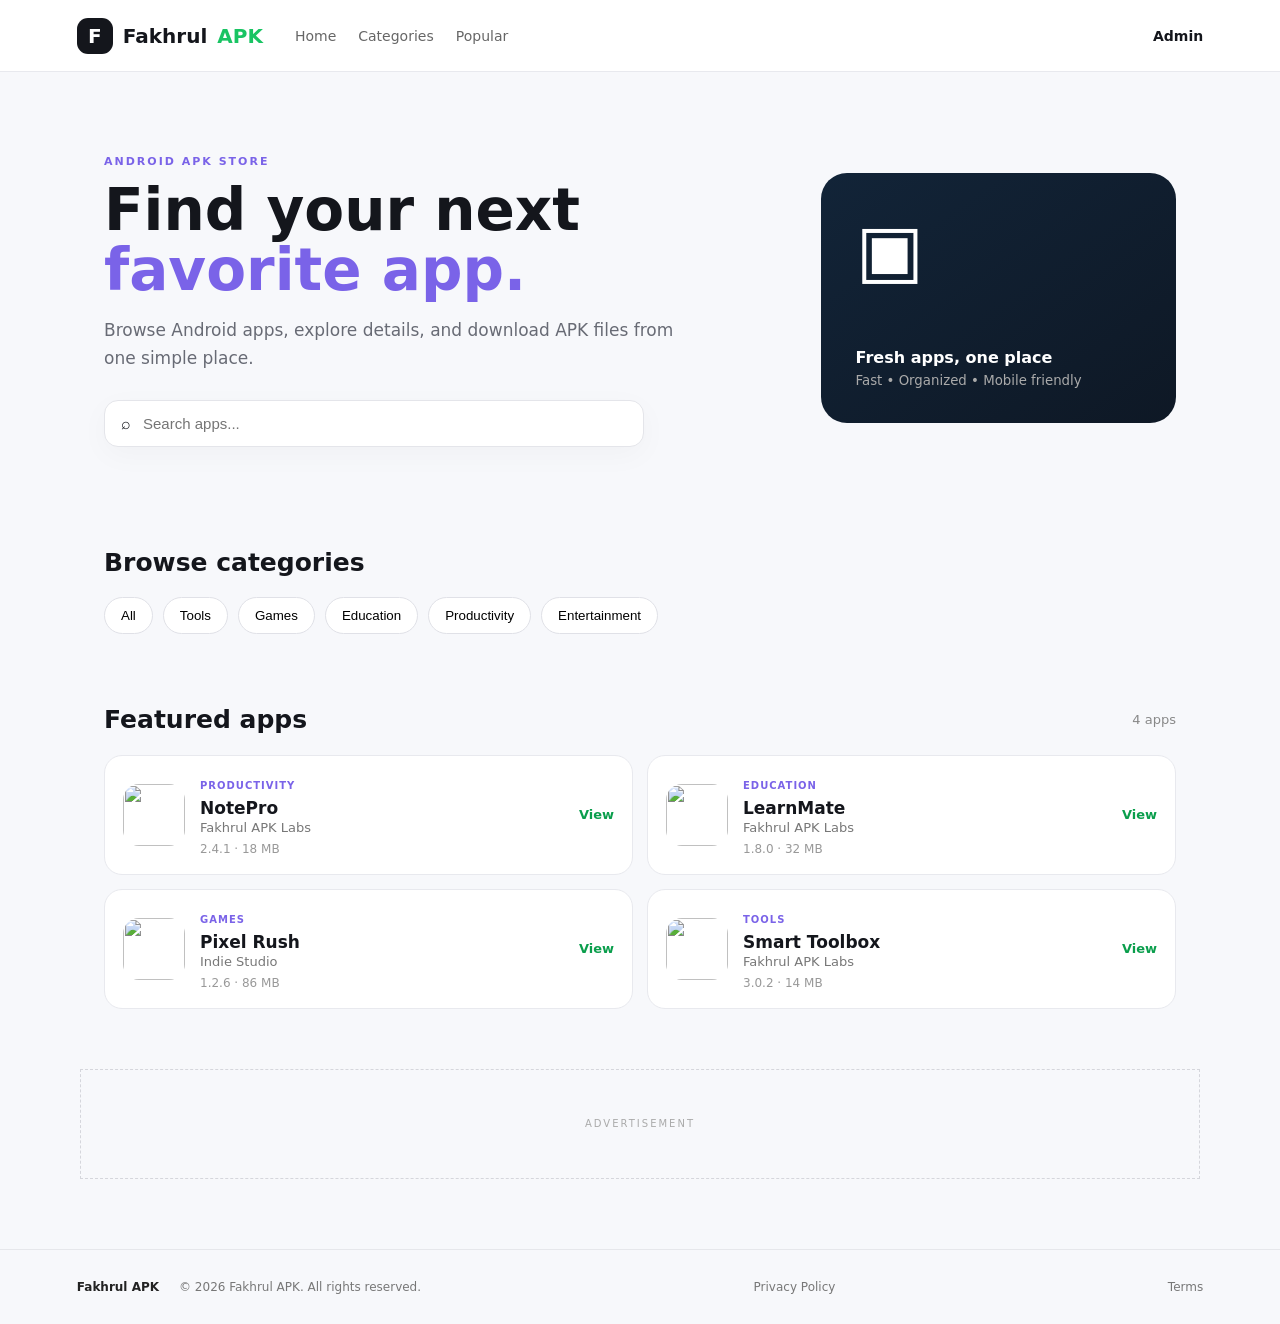
==== index.html @ 863ba5b2 "Add files via upload" ====
<!doctype html>
<html lang="en">
<head>
  <meta charset="utf-8">
  <meta name="viewport" content="width=device-width,initial-scale=1">
  <title>Fakhrul APK — Android Apps & Games</title>
  <meta name="description" content="Discover and download Android apps from Fakhrul APK.">
  <link rel="stylesheet" href="styles.css">
</head>
<body>
<header class="topbar">
  <a class="brand" href="index.html"><span class="logo">F</span> Fakhrul <span class="brand-accent">APK</span></a>
  <nav><a href="index.html">Home</a><a href="#categories">Categories</a><a href="#popular">Popular</a></nav>
  <a class="admin-link" href="admin.html">Admin</a>
</header>

<main>
<section class="hero">
  <div>
    <span class="eyebrow">ANDROID APK STORE</span>
    <h1>Find your next<br><span>favorite app.</span></h1>
    <p>Browse Android apps, explore details, and download APK files from one simple place.</p>
    <div class="search"><span>⌕</span><input id="search" placeholder="Search apps..." oninput="filterApps()"></div>
  </div>
  <div class="hero-card">
    <div class="phone">▣</div>
    <strong>Fresh apps, one place</strong>
    <small>Fast • Organized • Mobile friendly</small>
  </div>
</section>

<section id="categories" class="section">
  <div class="section-head"><h2>Browse categories</h2></div>
  <div class="chips">
    <button onclick="setCategory('All')">All</button><button onclick="setCategory('Tools')">Tools</button>
    <button onclick="setCategory('Games')">Games</button><button onclick="setCategory('Education')">Education</button>
    <button onclick="setCategory('Productivity')">Productivity</button><button onclick="setCategory('Entertainment')">Entertainment</button>
  </div>
</section>

<section id="popular" class="section">
  <div class="section-head"><h2>Featured apps</h2><span id="count"></span></div>
  <div id="apps" class="grid"></div>
</section>

<section class="ad-slot"><span>ADVERTISEMENT</span></section>
</main>

<footer><strong>Fakhrul APK</strong><span>© 2026 Fakhrul APK. All rights reserved.</span><a href="#">Privacy Policy</a><a href="#">Terms</a></footer>
<script src="apps.js"></script>
<script src="app.js"></script>
</body>
</html>
---- styles.css ----
*{box-sizing:border-box}body{margin:0;font-family:Inter,system-ui,-apple-system,Segoe UI,sans-serif;background:#f7f8fb;color:#14161c}a{text-decoration:none;color:inherit}.topbar{height:72px;display:flex;align-items:center;gap:32px;padding:0 6%;background:#fff;border-bottom:1px solid #e8e9ee;position:sticky;top:0;z-index:5}.brand{font-size:20px;font-weight:800;display:flex;align-items:center;gap:10px}.logo{width:36px;height:36px;border-radius:11px;background:#14161c;color:#fff;display:grid;place-items:center}.topbar nav{display:flex;gap:22px;color:#666;font-size:14px}.admin-link{margin-left:auto;font-size:14px;font-weight:700}.hero{max-width:1120px;margin:0 auto;padding:78px 24px 55px;display:grid;grid-template-columns:1.5fr .8fr;gap:50px;align-items:center}.eyebrow{font-size:11px;letter-spacing:2px;font-weight:800;color:#7a63e8}.hero h1{font-size:58px;line-height:1.03;margin:12px 0}.hero h1 span{color:#7a63e8}.hero p{font-size:17px;color:#686b75;max-width:600px;line-height:1.6}.search{margin-top:28px;background:#fff;border:1px solid #e4e5ea;border-radius:14px;padding:13px 16px;display:flex;gap:10px;max-width:540px;box-shadow:0 8px 30px #00000008}.search input{border:0;outline:0;width:100%;font-size:15px}.hero-card{background:#17181d;color:#fff;border-radius:26px;padding:35px;min-height:250px;display:flex;flex-direction:column;justify-content:flex-end}.phone{font-size:72px;margin-bottom:auto}.hero-card small{color:#aaa;margin-top:6px}.section{max-width:1120px;margin:0 auto;padding:25px 24px}.section-head{display:flex;justify-content:space-between;align-items:center}.section h2{font-size:25px}.section-head span{color:#888;font-size:13px}.chips{display:flex;flex-wrap:wrap;gap:10px}.chips button{border:1px solid #e0e1e7;background:#fff;padding:10px 16px;border-radius:999px;cursor:pointer}.grid{display:grid;grid-template-columns:repeat(2,1fr);gap:14px}.app-card{background:#fff;border:1px solid #e8e9ee;border-radius:18px;padding:18px;display:flex;align-items:center;gap:15px}.app-card img{width:62px;height:62px;border-radius:16px}.app-info{flex:1;min-width:0}.tag{font-size:10px;font-weight:800;text-transform:uppercase;letter-spacing:1px;color:#7a63e8}.app-card h3{margin:5px 0 2px;font-size:17px}.app-card p{margin:0;color:#777;font-size:13px}.meta{font-size:12px;color:#999;margin-top:7px}.download{font-size:13px;font-weight:800}.ad-slot{max-width:1120px;height:110px;margin:35px auto;padding:24px;border:1px dashed #d5d6dc;display:grid;place-items:center;color:#aaa;font-size:10px;letter-spacing:2px}.detail-wrap,.admin-wrap{max-width:1000px;margin:0 auto;padding:55px 24px}.detail-card{background:#fff;border:1px solid #e8e9ee;border-radius:25px;padding:40px;display:grid;grid-template-columns:160px 1fr;gap:35px}.detail-icon{width:140px;height:140px;border-radius:30px}.detail-card h1{font-size:42px;margin:8px 0}.developer,.muted{color:#777}.facts{display:flex;gap:35px;margin:25px 0}.facts span{display:flex;flex-direction:column;gap:4px;color:#777;font-size:13px}.facts b{color:#222}.primary{display:inline-block;background:#17181d;color:#fff;border:0;border-radius:12px;padding:13px 20px;font-weight:800;cursor:pointer}.download-big{margin-top:5px}.admin-wrap{display:grid;grid-template-columns:1fr 1fr;gap:20px}.admin-card{background:#fff;border:1px solid #e8e9ee;border-radius:20px;padding:25px}.admin-card h1{margin-top:8px}.admin-card form{display:grid;gap:14px}.admin-card label{font-size:13px;font-weight:700;display:grid;gap:6px}.admin-card input,.admin-card textarea,.admin-card select{font:inherit;border:1px solid #ddd;border-radius:10px;padding:11px}.admin-card textarea{min-height:90px;resize:vertical}.admin-row{display:flex;gap:10px;align-items:center;border-bottom:1px solid #eee;padding:12px 0}.admin-row span{color:#777;font-size:12px;flex:1}.admin-row button{border:0;background:#eee;padding:7px 10px;border-radius:8px}.empty{padding:35px;background:#fff;border-radius:15px;color:#777}footer{margin-top:70px;padding:30px 6%;display:flex;gap:20px;border-top:1px solid #e6e7eb;color:#777;font-size:12px}footer strong{color:#222}footer a{margin-left:auto}@media(max-width:760px){.topbar{padding:0 18px}.topbar nav{display:none}.hero{grid-template-columns:1fr;padding-top:45px}.hero h1{font-size:44px}.hero-card{display:none}.grid,.admin-wrap{grid-template-columns:1fr}.detail-card{grid-template-columns:1fr;padding:25px}.detail-icon{width:100px;height:100px}.detail-card h1{font-size:34px}.facts{gap:18px;flex-wrap:wrap}footer{flex-wrap:wrap}footer a{margin-left:0}}
.brand-accent{color:#19c463}
.hero-card{background:linear-gradient(145deg,#122438,#0e1825)}
.primary{background:#0cab55}
.download{color:#0a9e4c}
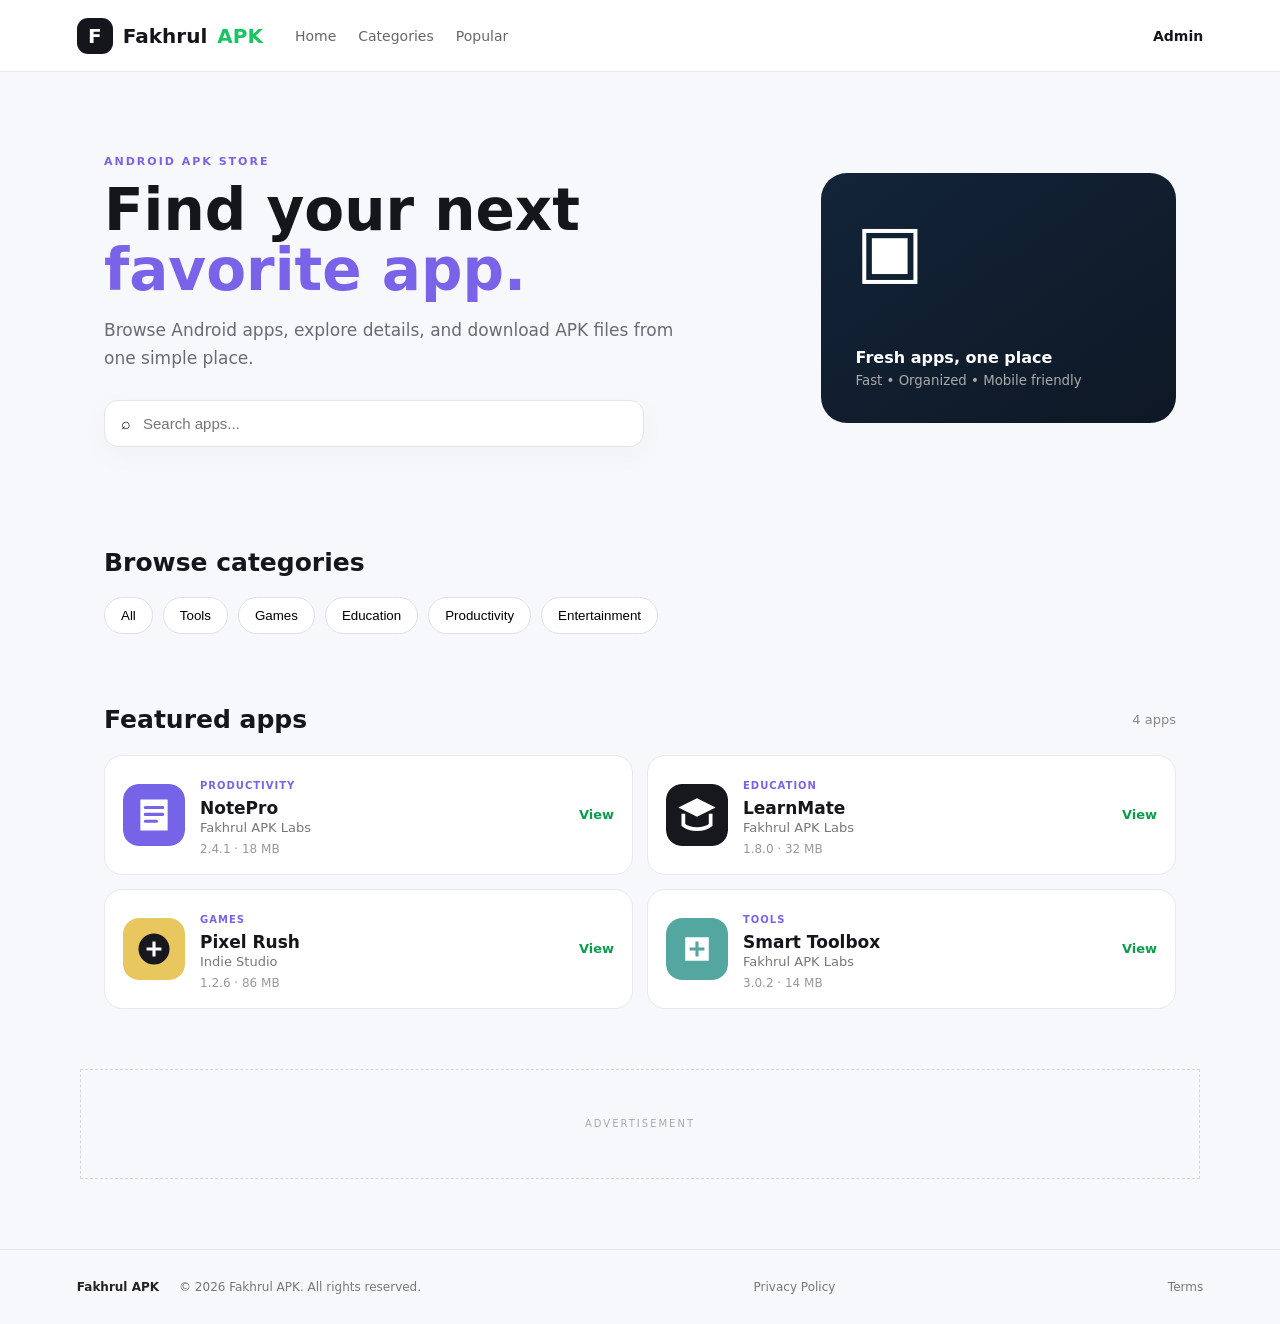
==== commit 73df94c4: "Update index.html" ====
--- a/index.html
+++ b/index.html
@@ -3,6 +3,7 @@
 <head>
   <meta charset="utf-8">
   <meta name="viewport" content="width=device-width,initial-scale=1">
+  <meta name="google-site-verification" content="zzcy6461zn5B4ozhiyWOHQBi8QB068Eiz2tUdlT-90Q" />
   <title>Fakhrul APK — Android Apps & Games</title>
   <meta name="description" content="Discover and download Android apps from Fakhrul APK.">
   <link rel="stylesheet" href="styles.css">
@@ -32,9 +33,12 @@
 <section id="categories" class="section">
   <div class="section-head"><h2>Browse categories</h2></div>
   <div class="chips">
-    <button onclick="setCategory('All')">All</button><button onclick="setCategory('Tools')">Tools</button>
-    <button onclick="setCategory('Games')">Games</button><button onclick="setCategory('Education')">Education</button>
-    <button onclick="setCategory('Productivity')">Productivity</button><button onclick="setCategory('Entertainment')">Entertainment</button>
+    <button onclick="setCategory('All')">All</button>
+    <button onclick="setCategory('Tools')">Tools</button>
+    <button onclick="setCategory('Games')">Games</button>
+    <button onclick="setCategory('Education')">Education</button>
+    <button onclick="setCategory('Productivity')">Productivity</button>
+    <button onclick="setCategory('Entertainment')">Entertainment</button>
   </div>
 </section>
 
@@ -46,8 +50,14 @@
 <section class="ad-slot"><span>ADVERTISEMENT</span></section>
 </main>
 
-<footer><strong>Fakhrul APK</strong><span>© 2026 Fakhrul APK. All rights reserved.</span><a href="#">Privacy Policy</a><a href="#">Terms</a></footer>
+<footer>
+  <strong>Fakhrul APK</strong>
+  <span>© 2026 Fakhrul APK. All rights reserved.</span>
+  <a href="#">Privacy Policy</a>
+  <a href="#">Terms</a>
+</footer>
+
 <script src="apps.js"></script>
 <script src="app.js"></script>
 </body>
-</html>+    </html>
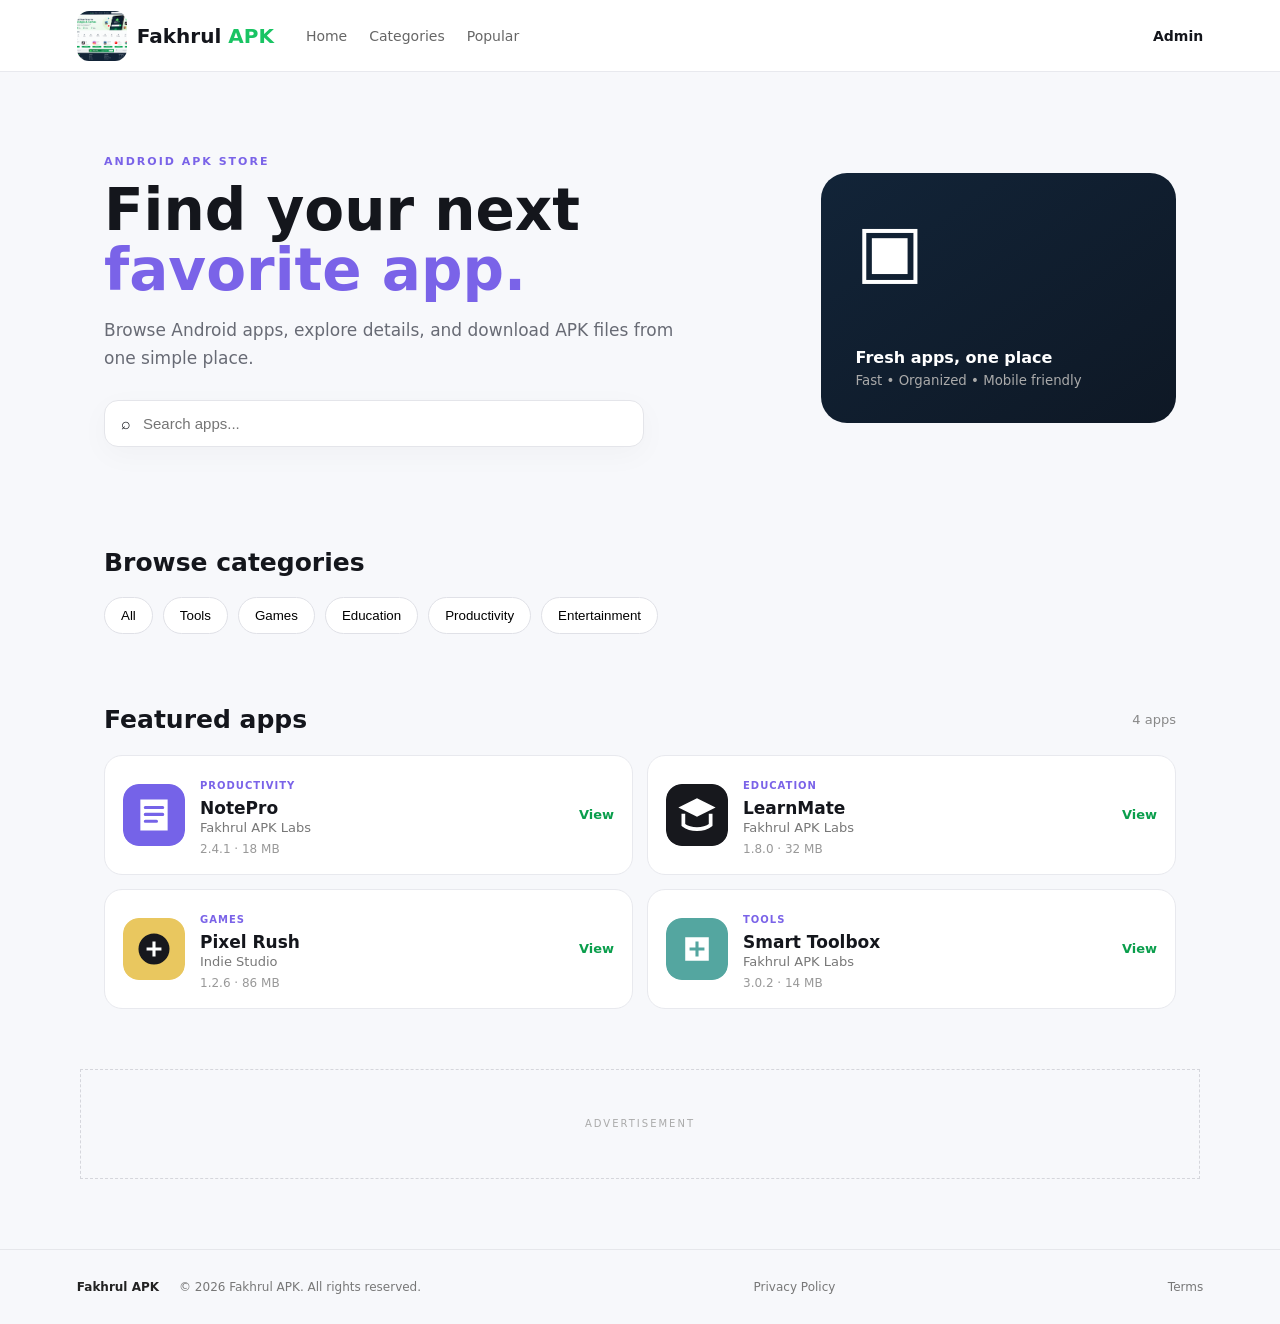
==== commit e01422a4: "Update index.html" ====
--- a/index.html
+++ b/index.html
@@ -3,61 +3,168 @@
 <head>
   <meta charset="utf-8">
   <meta name="viewport" content="width=device-width,initial-scale=1">
+
   <meta name="google-site-verification" content="zzcy6461zn5B4ozhiyWOHQBi8QB068Eiz2tUdlT-90Q" />
+
   <title>Fakhrul APK — Android Apps & Games</title>
   <meta name="description" content="Discover and download Android apps from Fakhrul APK.">
+
   <link rel="stylesheet" href="styles.css">
 </head>
+
 <body>
+
 <header class="topbar">
-  <a class="brand" href="index.html"><span class="logo">F</span> Fakhrul <span class="brand-accent">APK</span></a>
-  <nav><a href="index.html">Home</a><a href="#categories">Categories</a><a href="#popular">Popular</a></nav>
+
+  <a class="brand" href="index.html">
+
+    <img
+      src="assets/file_0000000021d08210a0c490ef46b3e327.png"
+      alt="Fakhrul APK Logo"
+      style="width:50px;height:50px;border-radius:12px;object-fit:cover;"
+    >
+
+    <span>Fakhrul <span class="brand-accent">APK</span></span>
+
+  </a>
+
+  <nav>
+    <a href="index.html">Home</a>
+    <a href="#categories">Categories</a>
+    <a href="#popular">Popular</a>
+  </nav>
+
   <a class="admin-link" href="admin.html">Admin</a>
+
 </header>
 
+
 <main>
+
 <section class="hero">
+
   <div>
+
     <span class="eyebrow">ANDROID APK STORE</span>
-    <h1>Find your next<br><span>favorite app.</span></h1>
-    <p>Browse Android apps, explore details, and download APK files from one simple place.</p>
-    <div class="search"><span>⌕</span><input id="search" placeholder="Search apps..." oninput="filterApps()"></div>
+
+    <h1>
+      Find your next<br>
+      <span>favorite app.</span>
+    </h1>
+
+    <p>
+      Browse Android apps, explore details, and download APK files from one simple place.
+    </p>
+
+    <div class="search">
+      <span>⌕</span>
+      <input
+        id="search"
+        placeholder="Search apps..."
+        oninput="filterApps()"
+      >
+    </div>
+
   </div>
+
+
   <div class="hero-card">
+
     <div class="phone">▣</div>
+
     <strong>Fresh apps, one place</strong>
-    <small>Fast • Organized • Mobile friendly</small>
+
+    <small>
+      Fast • Organized • Mobile friendly
+    </small>
+
   </div>
+
 </section>
 
+
 <section id="categories" class="section">
-  <div class="section-head"><h2>Browse categories</h2></div>
+
+  <div class="section-head">
+    <h2>Browse categories</h2>
+  </div>
+
   <div class="chips">
-    <button onclick="setCategory('All')">All</button>
-    <button onclick="setCategory('Tools')">Tools</button>
-    <button onclick="setCategory('Games')">Games</button>
-    <button onclick="setCategory('Education')">Education</button>
-    <button onclick="setCategory('Productivity')">Productivity</button>
-    <button onclick="setCategory('Entertainment')">Entertainment</button>
+
+    <button onclick="setCategory('All')">
+      All
+    </button>
+
+    <button onclick="setCategory('Tools')">
+      Tools
+    </button>
+
+    <button onclick="setCategory('Games')">
+      Games
+    </button>
+
+    <button onclick="setCategory('Education')">
+      Education
+    </button>
+
+    <button onclick="setCategory('Productivity')">
+      Productivity
+    </button>
+
+    <button onclick="setCategory('Entertainment')">
+      Entertainment
+    </button>
+
   </div>
+
 </section>
 
+
 <section id="popular" class="section">
-  <div class="section-head"><h2>Featured apps</h2><span id="count"></span></div>
+
+  <div class="section-head">
+
+    <h2>Featured apps</h2>
+
+    <span id="count"></span>
+
+  </div>
+
   <div id="apps" class="grid"></div>
+
 </section>
 
-<section class="ad-slot"><span>ADVERTISEMENT</span></section>
+
+<section class="ad-slot">
+
+  <span>ADVERTISEMENT</span>
+
+</section>
+
 </main>
 
+
 <footer>
+
   <strong>Fakhrul APK</strong>
-  <span>© 2026 Fakhrul APK. All rights reserved.</span>
-  <a href="#">Privacy Policy</a>
-  <a href="#">Terms</a>
+
+  <span>
+    © 2026 Fakhrul APK. All rights reserved.
+  </span>
+
+  <a href="#">
+    Privacy Policy
+  </a>
+
+  <a href="#">
+    Terms
+  </a>
+
 </footer>
+
 
 <script src="apps.js"></script>
 <script src="app.js"></script>
+
 </body>
-    </html>
+</html>
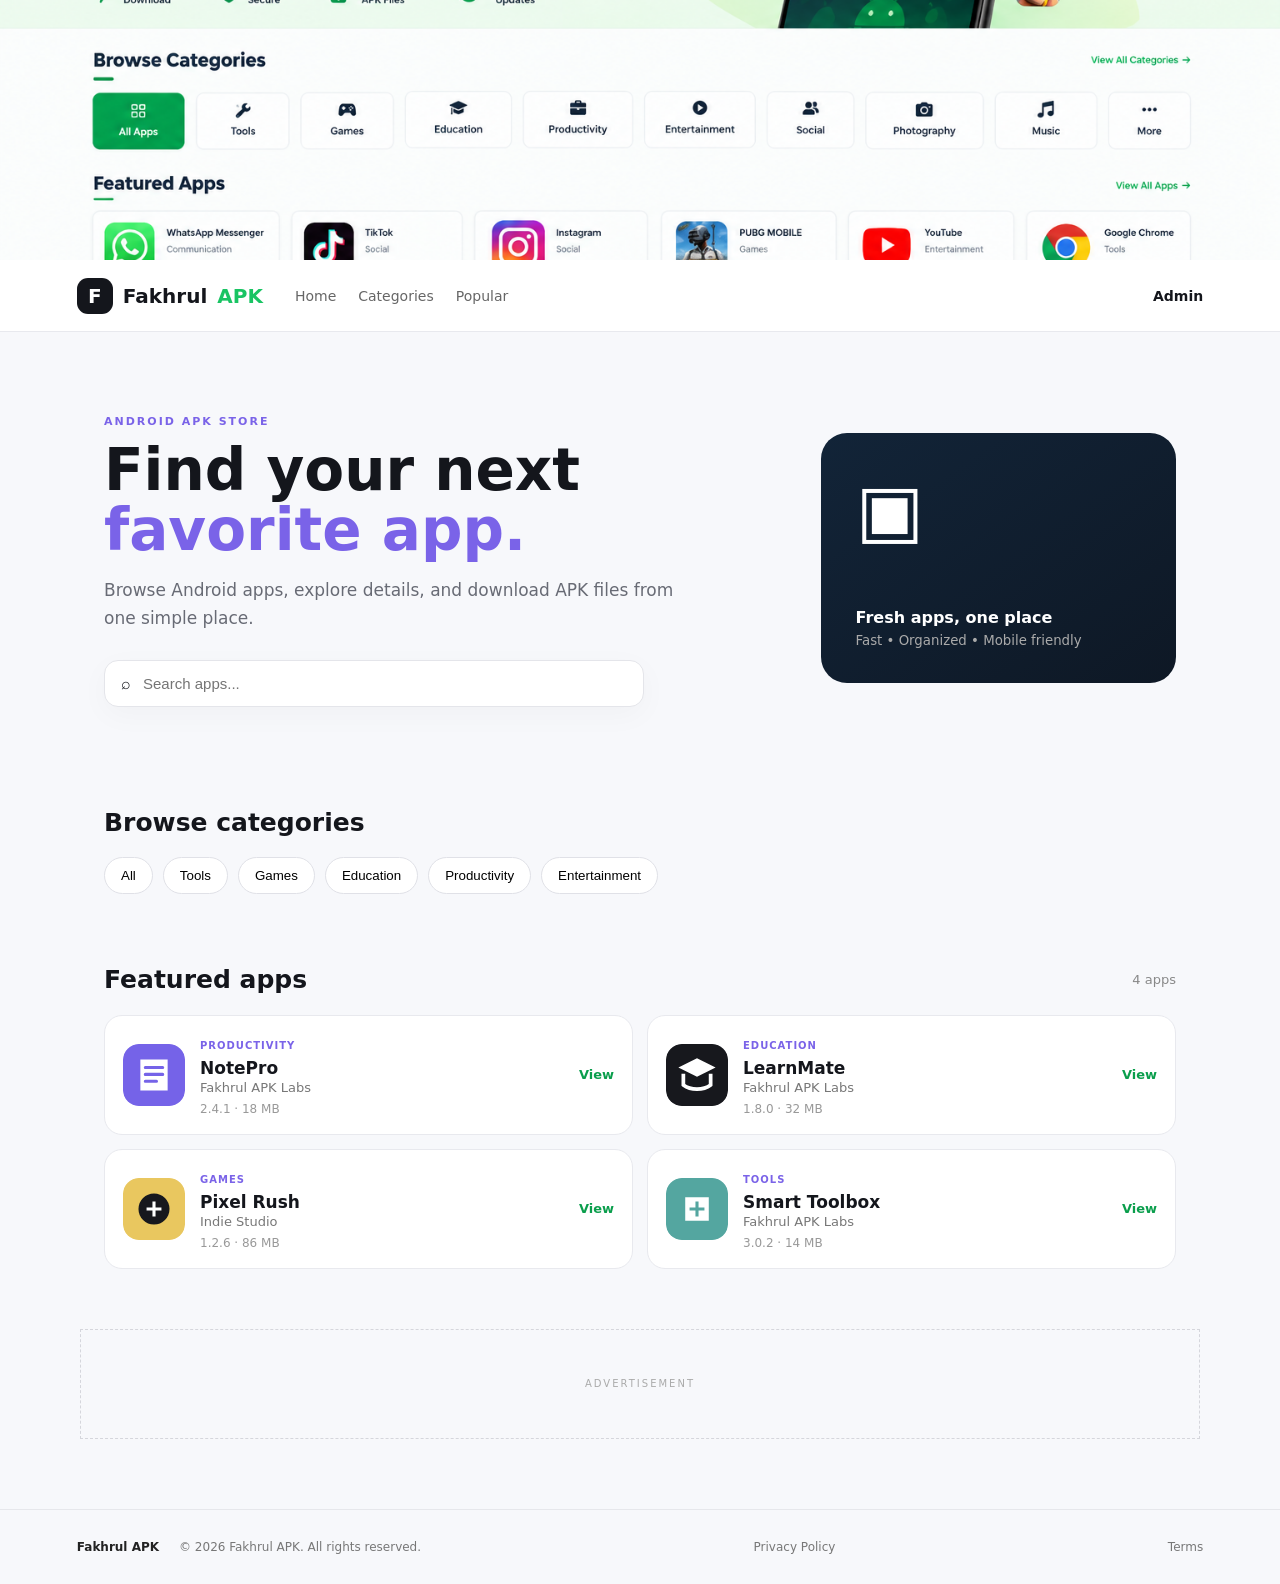
==== commit 56f81176: "Update index.html" ====
--- a/index.html
+++ b/index.html
@@ -7,25 +7,43 @@
   <meta name="google-site-verification" content="zzcy6461zn5B4ozhiyWOHQBi8QB068Eiz2tUdlT-90Q" />
 
   <title>Fakhrul APK — Android Apps & Games</title>
+
   <meta name="description" content="Discover and download Android apps from Fakhrul APK.">
 
   <link rel="stylesheet" href="styles.css">
+
+  <style>
+    .top-banner {
+      width: 100%;
+      overflow: hidden;
+      background: #ffffff;
+    }
+
+    .top-banner img {
+      display: block;
+      width: 100%;
+      height: auto;
+      max-height: 260px;
+      object-fit: cover;
+      object-position: center;
+    }
+  </style>
 </head>
 
 <body>
 
+<!-- TOP FULL WIDTH IMAGE -->
+<div class="top-banner">
+  <img
+    src="assets/file_0000000021d08210a0c490ef46b3e327.png"
+    alt="Fakhrul APK"
+  >
+</div>
+
 <header class="topbar">
-
   <a class="brand" href="index.html">
-
-    <img
-      src="assets/file_0000000021d08210a0c490ef46b3e327.png"
-      alt="Fakhrul APK Logo"
-      style="width:50px;height:50px;border-radius:12px;object-fit:cover;"
-    >
-
-    <span>Fakhrul <span class="brand-accent">APK</span></span>
-
+    <span class="logo">F</span>
+    Fakhrul <span class="brand-accent">APK</span>
   </a>
 
   <nav>
@@ -35,14 +53,11 @@
   </nav>
 
   <a class="admin-link" href="admin.html">Admin</a>
-
 </header>
-
 
 <main>
 
 <section class="hero">
-
   <div>
 
     <span class="eyebrow">ANDROID APK STORE</span>
@@ -67,19 +82,11 @@
 
   </div>
 
-
   <div class="hero-card">
-
     <div class="phone">▣</div>
-
     <strong>Fresh apps, one place</strong>
-
-    <small>
-      Fast • Organized • Mobile friendly
-    </small>
-
+    <small>Fast • Organized • Mobile friendly</small>
   </div>
-
 </section>
 
 
@@ -123,11 +130,8 @@
 <section id="popular" class="section">
 
   <div class="section-head">
-
     <h2>Featured apps</h2>
-
     <span id="count"></span>
-
   </div>
 
   <div id="apps" class="grid"></div>
@@ -136,9 +140,7 @@
 
 
 <section class="ad-slot">
-
   <span>ADVERTISEMENT</span>
-
 </section>
 
 </main>
